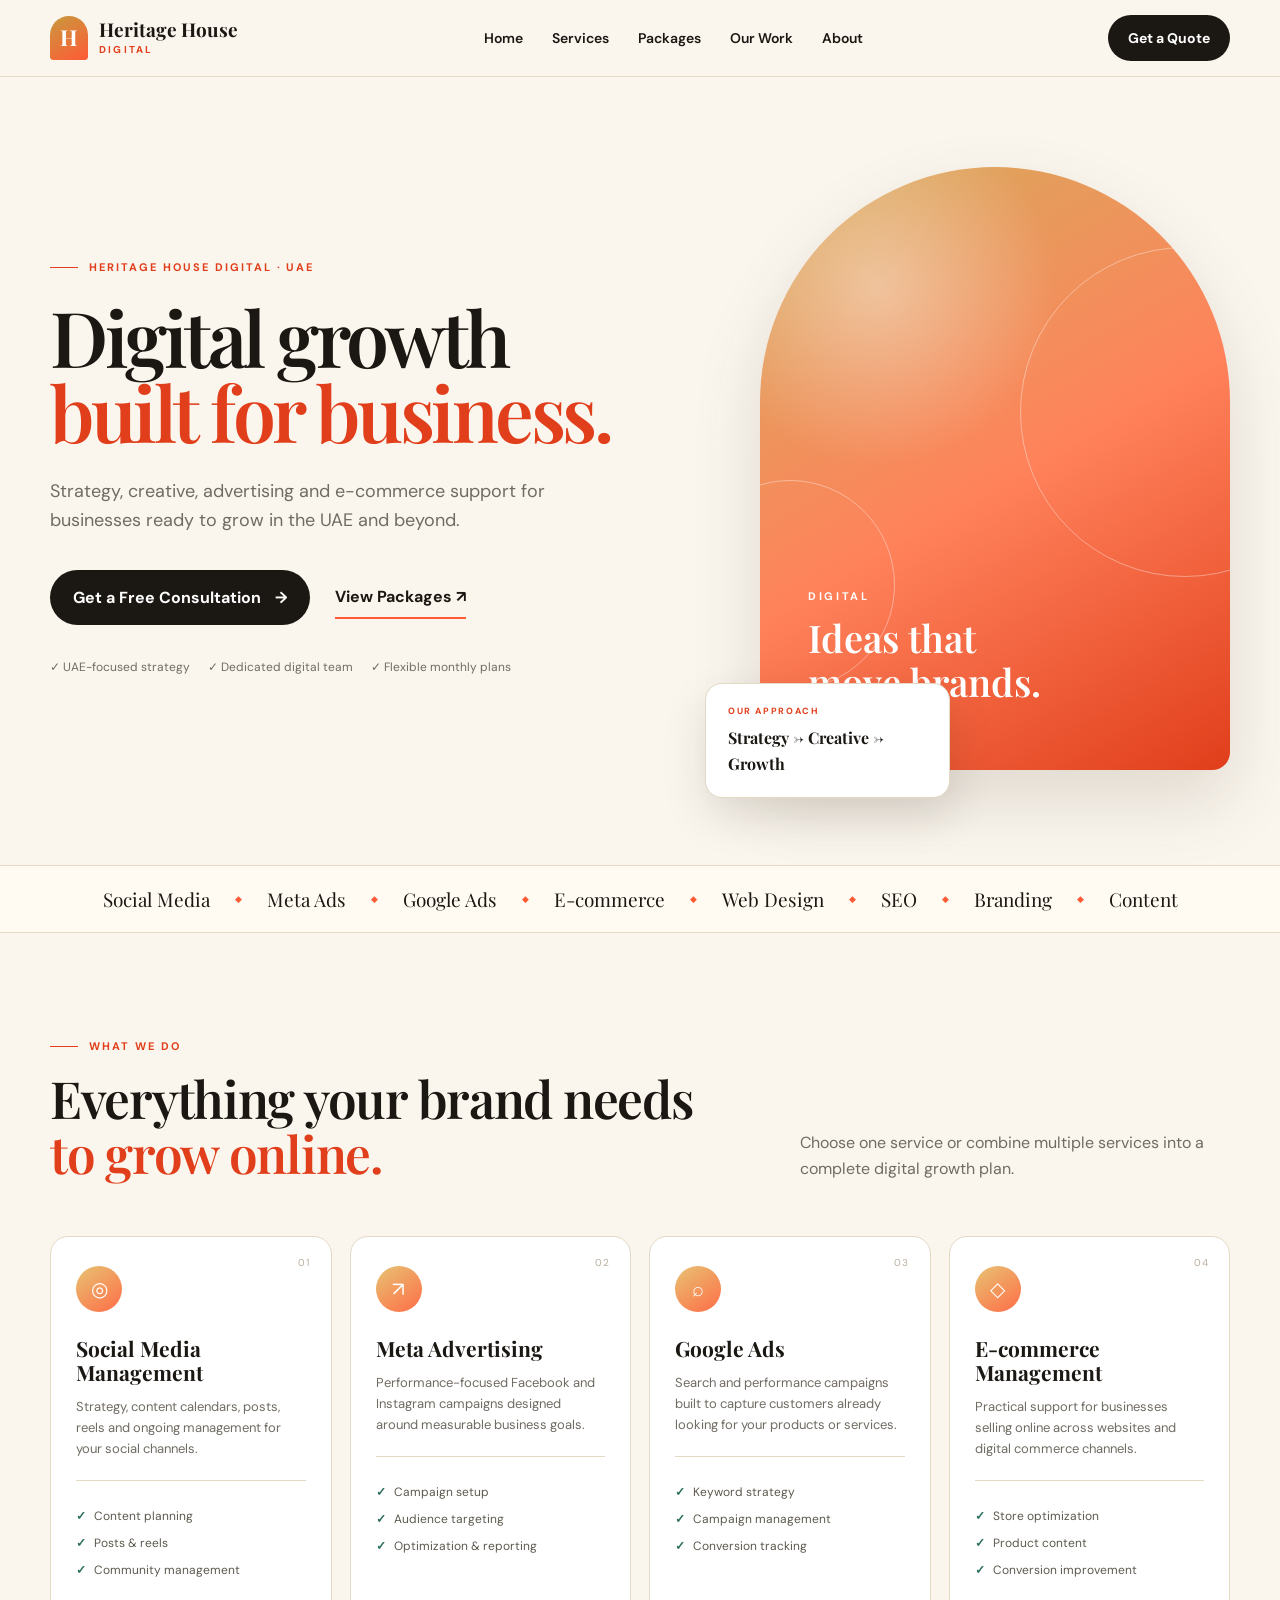
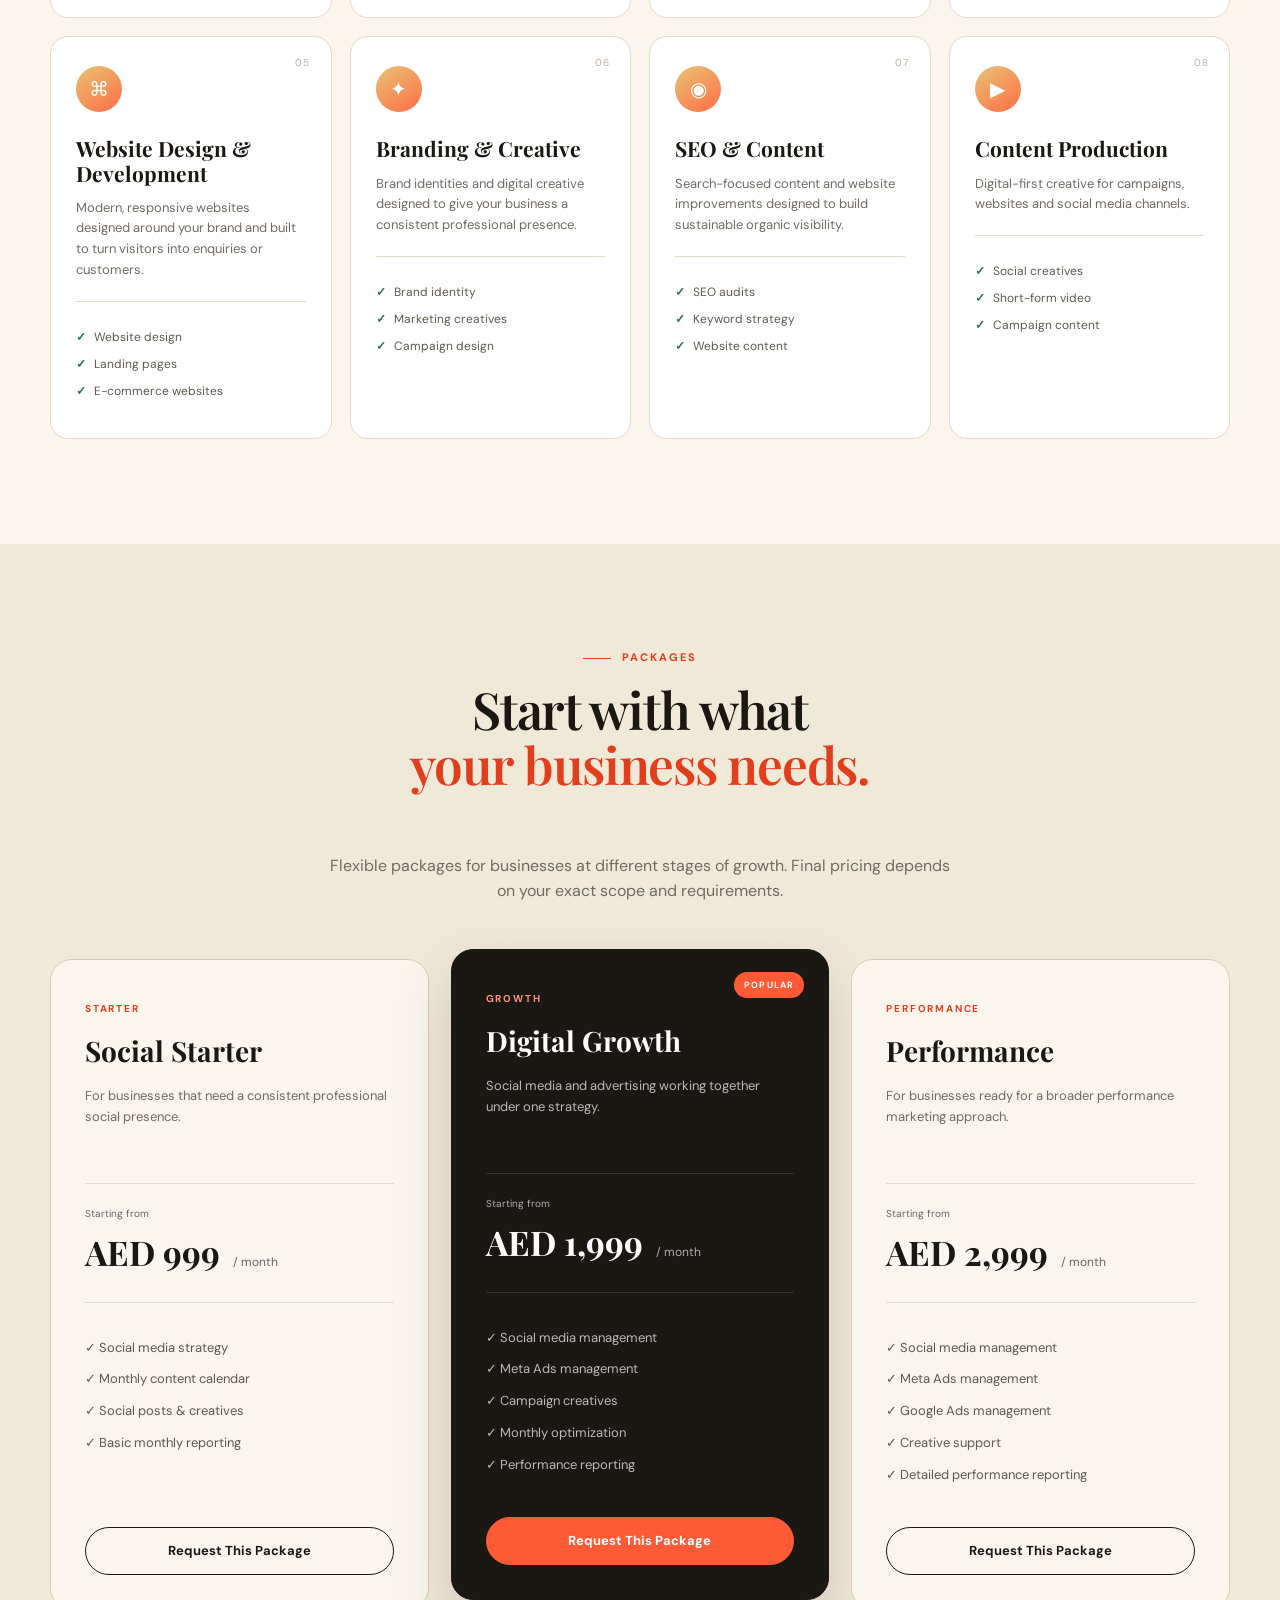
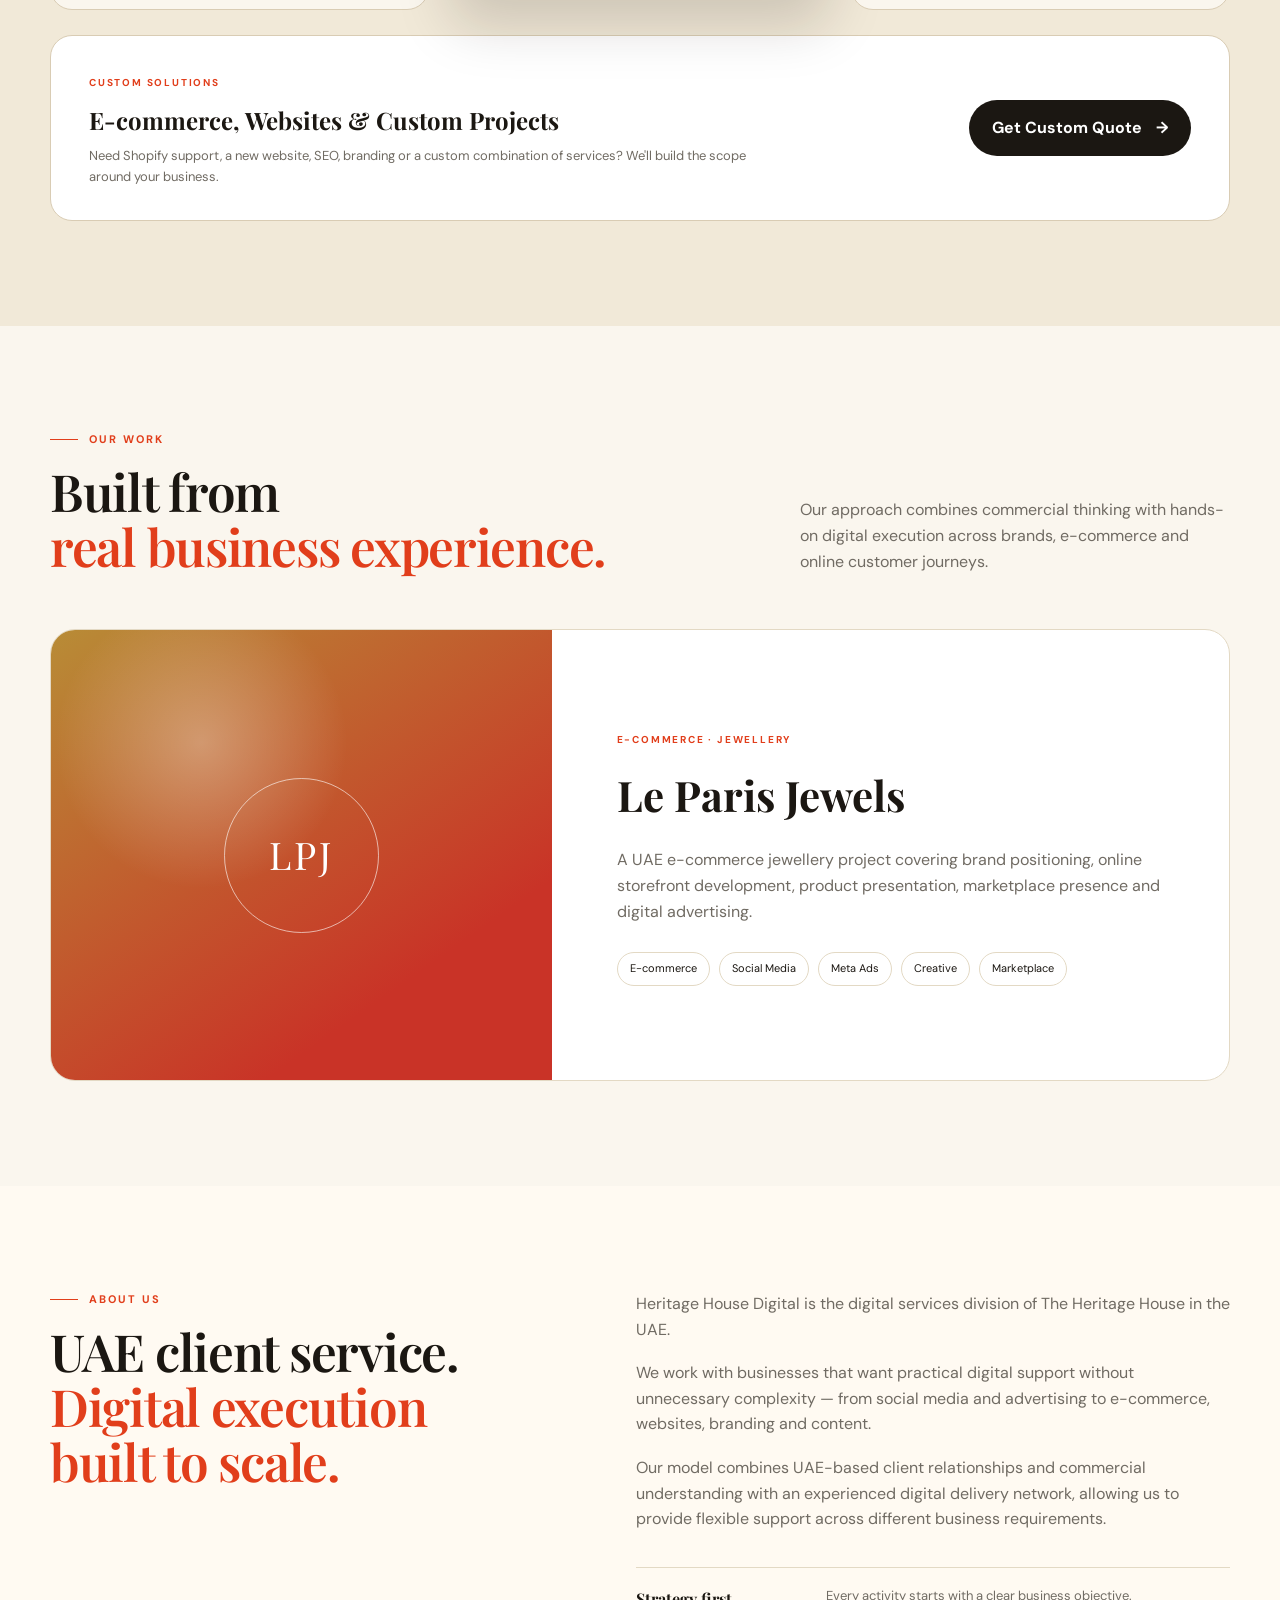
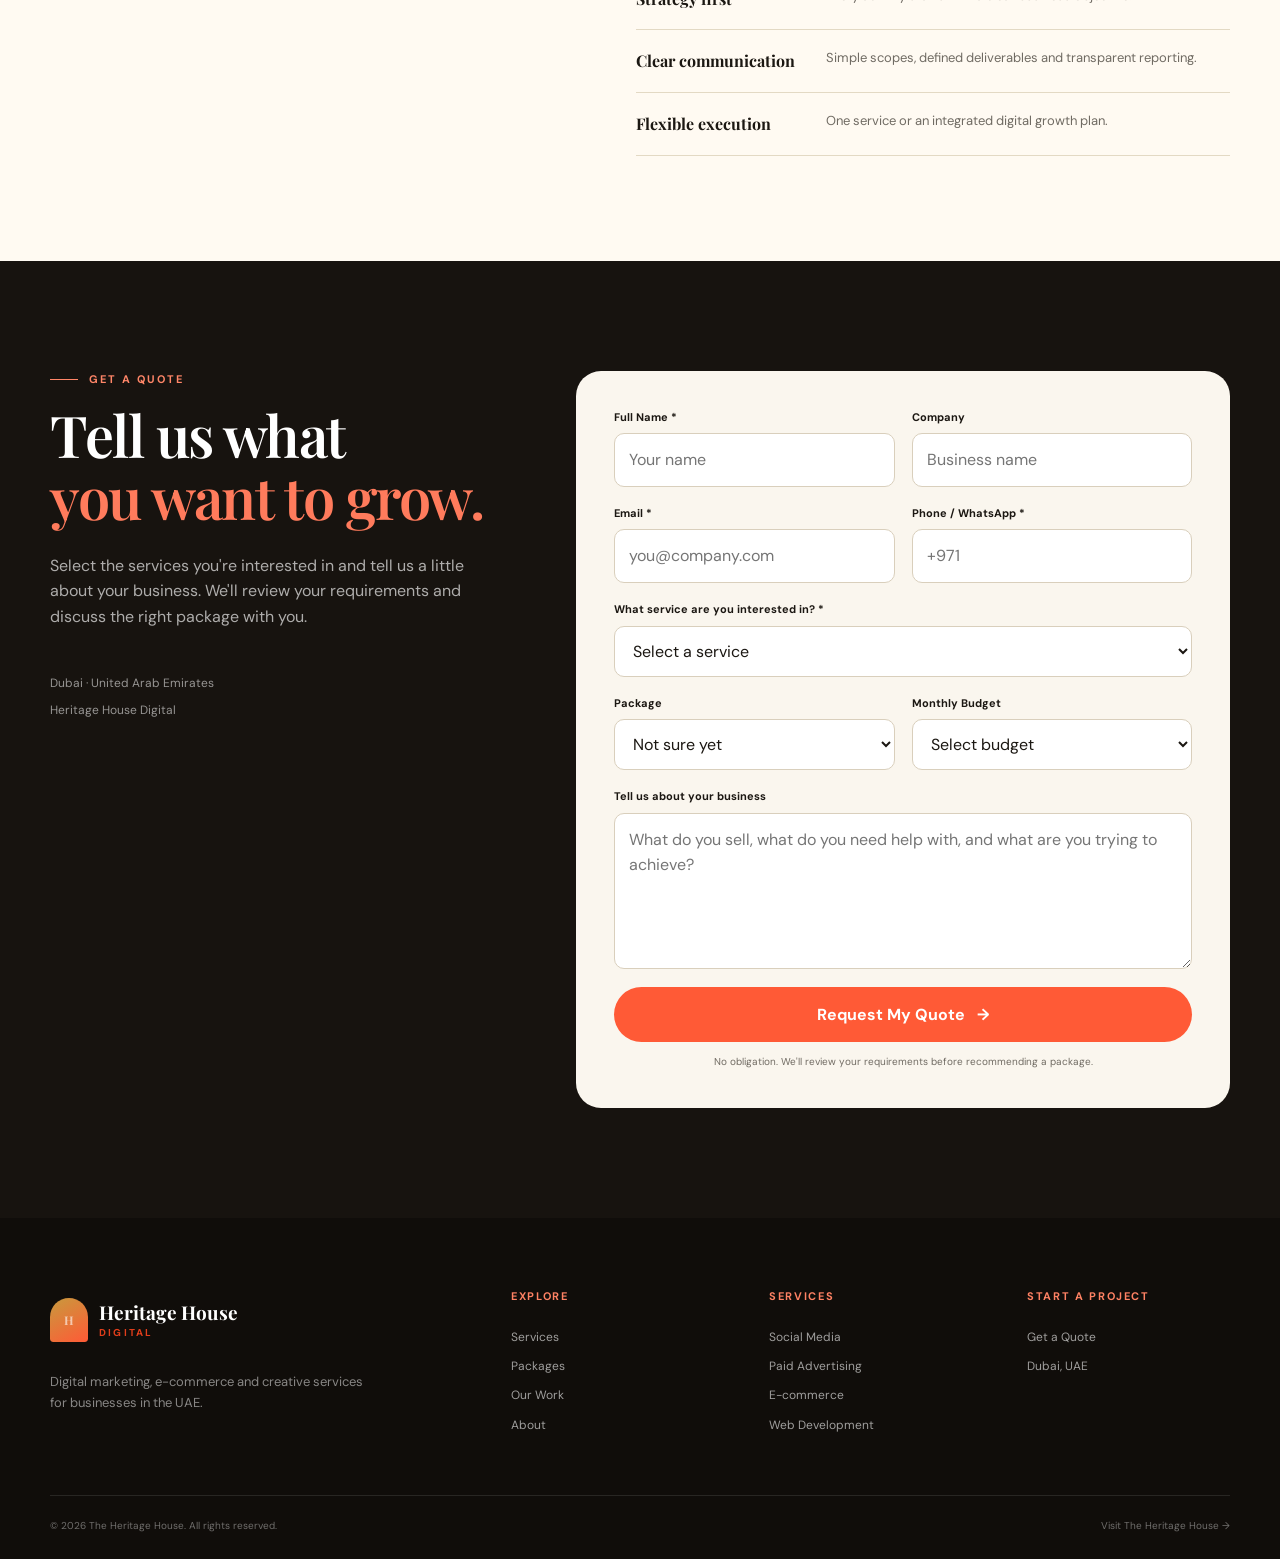
==== marketing.html @ 843ad7cb "Add Heritage House Digital marketing page" ====
<!DOCTYPE html>
<html lang="en">

<head>
  <meta charset="UTF-8">
  <meta name="viewport" content="width=device-width, initial-scale=1.0">

  <title>Heritage House Digital | Digital Marketing UAE</title>

  <meta
    name="description"
    content="Heritage House Digital helps UAE businesses grow through social media, paid advertising, e-commerce, web development, SEO, branding and content."
  >

  <link rel="preconnect" href="https://fonts.googleapis.com">
  <link rel="preconnect" href="https://fonts.gstatic.com" crossorigin>

  <link
    href="https://fonts.googleapis.com/css2?family=DM+Sans:wght@400;500;600;700&family=Playfair+Display:wght@500;600;700&display=swap"
    rel="stylesheet"
  >

  <link rel="stylesheet" href="marketing.css">
</head>


<body>

  <!-- =====================================================
       HEADER
       ===================================================== -->

  <header class="marketing-header">

    <div class="marketing-container nav-container">

      <a href="index.html" class="marketing-logo">

        <span class="logo-mark">H</span>

        <span class="logo-text">
          <strong>Heritage House</strong>
          <small>Digital</small>
        </span>

      </a>


      <button
        class="mobile-menu-btn"
        id="mobileMenuBtn"
        type="button"
        aria-label="Open menu"
      >
        ☰
      </button>


      <nav class="marketing-nav" id="marketingNav">
        <a href="#home">Home</a>
        <a href="#services">Services</a>
        <a href="#packages">Packages</a>
        <a href="#work">Our Work</a>
        <a href="#about">About</a>
      </nav>


      <a href="#quote" class="nav-cta">
        Get a Quote
      </a>

    </div>

  </header>



  <main>


    <!-- =====================================================
         HERO
         ===================================================== -->

    <section class="marketing-hero" id="home">

      <div class="marketing-container hero-grid">


        <div class="hero-content">

          <div class="eyebrow">
            HERITAGE HOUSE DIGITAL · UAE
          </div>


          <h1>
            Digital growth
            <span>built for business.</span>
          </h1>


          <p class="hero-description">
            Strategy, creative, advertising and e-commerce support for
            businesses ready to grow in the UAE and beyond.
          </p>


          <div class="hero-buttons">

            <a href="#quote" class="primary-btn">
              Get a Free Consultation
              <span>→</span>
            </a>

            <a href="#packages" class="text-btn">
              View Packages
              <span>↗</span>
            </a>

          </div>


          <div class="hero-points">

            <span>✓ UAE-focused strategy</span>

            <span>✓ Dedicated digital team</span>

            <span>✓ Flexible monthly plans</span>

          </div>

        </div>



        <div class="hero-visual">

          <div class="hero-arch">

            <div class="hero-shape shape-one"></div>

            <div class="hero-shape shape-two"></div>


            <div class="hero-visual-content">

              <span>DIGITAL</span>

              <strong>
                Ideas that<br>
                move brands.
              </strong>

            </div>

          </div>


          <div class="hero-floating-card">

            <small>OUR APPROACH</small>

            <strong>
              Strategy → Creative → Growth
            </strong>

          </div>

        </div>


      </div>

    </section>



    <!-- =====================================================
         SERVICE STRIP
         ===================================================== -->

    <section class="service-strip">

      <div class="service-track">

        <span>Social Media</span>
        <i>◆</i>

        <span>Meta Ads</span>
        <i>◆</i>

        <span>Google Ads</span>
        <i>◆</i>

        <span>E-commerce</span>
        <i>◆</i>

        <span>Web Design</span>
        <i>◆</i>

        <span>SEO</span>
        <i>◆</i>

        <span>Branding</span>
        <i>◆</i>

        <span>Content</span>

      </div>

    </section>



    <!-- =====================================================
         SERVICES
         ===================================================== -->

    <section class="marketing-section" id="services">

      <div class="marketing-container">


        <div class="section-heading">

          <div>

            <div class="eyebrow">
              WHAT WE DO
            </div>

            <h2>
              Everything your brand needs
              <span>to grow online.</span>
            </h2>

          </div>


          <p>
            Choose one service or combine multiple services into a complete
            digital growth plan.
          </p>

        </div>



        <div class="services-grid">


          <!-- SERVICE 01 -->

          <article class="service-card">

            <div class="service-number">
              01
            </div>

            <div class="service-icon">
              ◎
            </div>

            <h3>
              Social Media Management
            </h3>

            <p>
              Strategy, content calendars, posts, reels and ongoing management
              for your social channels.
            </p>

            <ul>
              <li>Content planning</li>
              <li>Posts & reels</li>
              <li>Community management</li>
            </ul>

          </article>



          <!-- SERVICE 02 -->

          <article class="service-card">

            <div class="service-number">
              02
            </div>

            <div class="service-icon">
              ↗
            </div>

            <h3>
              Meta Advertising
            </h3>

            <p>
              Performance-focused Facebook and Instagram campaigns designed
              around measurable business goals.
            </p>

            <ul>
              <li>Campaign setup</li>
              <li>Audience targeting</li>
              <li>Optimization & reporting</li>
            </ul>

          </article>



          <!-- SERVICE 03 -->

          <article class="service-card">

            <div class="service-number">
              03
            </div>

            <div class="service-icon">
              ⌕
            </div>

            <h3>
              Google Ads
            </h3>

            <p>
              Search and performance campaigns built to capture customers
              already looking for your products or services.
            </p>

            <ul>
              <li>Keyword strategy</li>
              <li>Campaign management</li>
              <li>Conversion tracking</li>
            </ul>

          </article>



          <!-- SERVICE 04 -->

          <article class="service-card">

            <div class="service-number">
              04
            </div>

            <div class="service-icon">
              ◇
            </div>

            <h3>
              E-commerce Management
            </h3>

            <p>
              Practical support for businesses selling online across websites
              and digital commerce channels.
            </p>

            <ul>
              <li>Store optimization</li>
              <li>Product content</li>
              <li>Conversion improvement</li>
            </ul>

          </article>



          <!-- SERVICE 05 -->

          <article class="service-card">

            <div class="service-number">
              05
            </div>

            <div class="service-icon">
              ⌘
            </div>

            <h3>
              Website Design & Development
            </h3>

            <p>
              Modern, responsive websites designed around your brand and built
              to turn visitors into enquiries or customers.
            </p>

            <ul>
              <li>Website design</li>
              <li>Landing pages</li>
              <li>E-commerce websites</li>
            </ul>

          </article>



          <!-- SERVICE 06 -->

          <article class="service-card">

            <div class="service-number">
              06
            </div>

            <div class="service-icon">
              ✦
            </div>

            <h3>
              Branding & Creative
            </h3>

            <p>
              Brand identities and digital creative designed to give your
              business a consistent professional presence.
            </p>

            <ul>
              <li>Brand identity</li>
              <li>Marketing creatives</li>
              <li>Campaign design</li>
            </ul>

          </article>



          <!-- SERVICE 07 -->

          <article class="service-card">

            <div class="service-number">
              07
            </div>

            <div class="service-icon">
              ◉
            </div>

            <h3>
              SEO & Content
            </h3>

            <p>
              Search-focused content and website improvements designed to build
              sustainable organic visibility.
            </p>

            <ul>
              <li>SEO audits</li>
              <li>Keyword strategy</li>
              <li>Website content</li>
            </ul>

          </article>



          <!-- SERVICE 08 -->

          <article class="service-card">

            <div class="service-number">
              08
            </div>

            <div class="service-icon">
              ▶
            </div>

            <h3>
              Content Production
            </h3>

            <p>
              Digital-first creative for campaigns, websites and social media
              channels.
            </p>

            <ul>
              <li>Social creatives</li>
              <li>Short-form video</li>
              <li>Campaign content</li>
            </ul>

          </article>


        </div>

      </div>

    </section>



    <!-- =====================================================
         PACKAGES
         ===================================================== -->

    <section
      class="marketing-section packages-section"
      id="packages"
    >

      <div class="marketing-container">


        <div class="section-heading centered-heading">

          <div>

            <div class="eyebrow centered-eyebrow">
              PACKAGES
            </div>

            <h2>
              Start with what
              <span>your business needs.</span>
            </h2>

          </div>


          <p>
            Flexible packages for businesses at different stages of growth.
            Final pricing depends on your exact scope and requirements.
          </p>

        </div>



        <div class="packages-grid">


          <!-- STARTER PACKAGE -->

          <article class="package-card">

            <div class="package-top">

              <span class="package-label">
                STARTER
              </span>

              <h3>
                Social Starter
              </h3>

              <p>
                For businesses that need a consistent professional social
                presence.
              </p>

            </div>


            <div class="package-price">

              <small>
                Starting from
              </small>

              <strong>
                AED 999
              </strong>

              <span>
                / month
              </span>

            </div>


            <ul class="package-list">

              <li>✓ Social media strategy</li>

              <li>✓ Monthly content calendar</li>

              <li>✓ Social posts & creatives</li>

              <li>✓ Basic monthly reporting</li>

            </ul>


            <a
              href="#quote"
              class="package-btn"
              data-package="Social Starter"
            >
              Request This Package
            </a>

          </article>



          <!-- GROWTH PACKAGE -->

          <article class="package-card featured-package">

            <div class="popular-badge">
              POPULAR
            </div>


            <div class="package-top">

              <span class="package-label">
                GROWTH
              </span>

              <h3>
                Digital Growth
              </h3>

              <p>
                Social media and advertising working together under one
                strategy.
              </p>

            </div>


            <div class="package-price">

              <small>
                Starting from
              </small>

              <strong>
                AED 1,999
              </strong>

              <span>
                / month
              </span>

            </div>


            <ul class="package-list">

              <li>✓ Social media management</li>

              <li>✓ Meta Ads management</li>

              <li>✓ Campaign creatives</li>

              <li>✓ Monthly optimization</li>

              <li>✓ Performance reporting</li>

            </ul>


            <a
              href="#quote"
              class="package-btn primary-package-btn"
              data-package="Digital Growth"
            >
              Request This Package
            </a>

          </article>



          <!-- PERFORMANCE PACKAGE -->

          <article class="package-card">

            <div class="package-top">

              <span class="package-label">
                PERFORMANCE
              </span>

              <h3>
                Performance
              </h3>

              <p>
                For businesses ready for a broader performance marketing
                approach.
              </p>

            </div>


            <div class="package-price">

              <small>
                Starting from
              </small>

              <strong>
                AED 2,999
              </strong>

              <span>
                / month
              </span>

            </div>


            <ul class="package-list">

              <li>✓ Social media management</li>

              <li>✓ Meta Ads management</li>

              <li>✓ Google Ads management</li>

              <li>✓ Creative support</li>

              <li>✓ Detailed performance reporting</li>

            </ul>


            <a
              href="#quote"
              class="package-btn"
              data-package="Performance"
            >
              Request This Package
            </a>

          </article>


        </div>



        <!-- CUSTOM PACKAGE -->

        <div class="custom-package">

          <div>

            <span class="package-label">
              CUSTOM SOLUTIONS
            </span>

            <h3>
              E-commerce, Websites & Custom Projects
            </h3>

            <p>
              Need Shopify support, a new website, SEO, branding or a custom
              combination of services? We'll build the scope around your
              business.
            </p>

          </div>


          <a
            href="#quote"
            class="primary-btn"
            data-package="Custom Project"
          >
            Get Custom Quote
            <span>→</span>
          </a>

        </div>


      </div>

    </section>



    <!-- =====================================================
         OUR WORK
         ===================================================== -->

    <section class="marketing-section" id="work">

      <div class="marketing-container">


        <div class="section-heading">

          <div>

            <div class="eyebrow">
              OUR WORK
            </div>

            <h2>
              Built from
              <span>real business experience.</span>
            </h2>

          </div>


          <p>
            Our approach combines commercial thinking with hands-on digital
            execution across brands, e-commerce and online customer journeys.
          </p>

        </div>



        <div class="work-feature">


          <div class="work-visual">

            <div class="work-brand-mark">
              LPJ
            </div>

          </div>



          <div class="work-content">

            <span class="work-category">
              E-COMMERCE · JEWELLERY
            </span>


            <h3>
              Le Paris Jewels
            </h3>


            <p>
              A UAE e-commerce jewellery project covering brand positioning,
              online storefront development, product presentation, marketplace
              presence and digital advertising.
            </p>


            <div class="work-tags">

              <span>E-commerce</span>

              <span>Social Media</span>

              <span>Meta Ads</span>

              <span>Creative</span>

              <span>Marketplace</span>

            </div>

          </div>


        </div>


      </div>

    </section>



    <!-- =====================================================
         ABOUT
         ===================================================== -->

    <section
      class="marketing-section about-section"
      id="about"
    >

      <div class="marketing-container about-grid">


        <div>

          <div class="eyebrow">
            ABOUT US
          </div>


          <h2>
            UAE client service.
            <span>Digital execution built to scale.</span>
          </h2>

        </div>



        <div class="about-copy">


          <p>
            Heritage House Digital is the digital services division of
            The Heritage House in the UAE.
          </p>


          <p>
            We work with businesses that want practical digital support without
            unnecessary complexity — from social media and advertising to
            e-commerce, websites, branding and content.
          </p>


          <p>
            Our model combines UAE-based client relationships and commercial
            understanding with an experienced digital delivery network,
            allowing us to provide flexible support across different business
            requirements.
          </p>



          <div class="about-values">


            <div>

              <strong>
                Strategy first
              </strong>

              <span>
                Every activity starts with a clear business objective.
              </span>

            </div>



            <div>

              <strong>
                Clear communication
              </strong>

              <span>
                Simple scopes, defined deliverables and transparent reporting.
              </span>

            </div>



            <div>

              <strong>
                Flexible execution
              </strong>

              <span>
                One service or an integrated digital growth plan.
              </span>

            </div>


          </div>


        </div>


      </div>

    </section>



    <!-- =====================================================
         GET A QUOTE
         ===================================================== -->

    <section class="quote-section" id="quote">

      <div class="marketing-container quote-grid">


        <div class="quote-intro">


          <div class="eyebrow light-eyebrow">
            GET A QUOTE
          </div>


          <h2>
            Tell us what
            <span>you want to grow.</span>
          </h2>


          <p>
            Select the services you're interested in and tell us a little about
            your business. We'll review your requirements and discuss the right
            package with you.
          </p>


          <div class="quote-contact">

            <span>
              Dubai · United Arab Emirates
            </span>

            <span>
              Heritage House Digital
            </span>

          </div>


        </div>



        <div class="quote-form-wrap">


          <!-- WEB3FORMS QUOTE FORM -->

          <form
            id="quoteForm"
            action="https://api.web3forms.com/submit"
            method="POST"
          >


            <!-- WEB3FORMS SETTINGS -->

            <input
              type="hidden"
              name="access_key"
              value="0cc78566-7288-4889-b314-7e9148ebc4ad"
            >


            <input
              type="hidden"
              name="subject"
              value="New Heritage House Digital Enquiry"
            >


            <input
              type="hidden"
              name="from_name"
              value="Heritage House Digital Website"
            >


            <!-- SPAM PROTECTION -->

            <input
              type="checkbox"
              name="botcheck"
              class="hidden"
              style="display:none;"
              tabindex="-1"
              autocomplete="off"
            >



            <!-- NAME + COMPANY -->

            <div class="form-row">


              <div class="form-group">

                <label for="fullName">
                  Full Name *
                </label>

                <input
                  type="text"
                  id="fullName"
                  name="Full Name"
                  placeholder="Your name"
                  autocomplete="name"
                  required
                >

              </div>



              <div class="form-group">

                <label for="company">
                  Company
                </label>

                <input
                  type="text"
                  id="company"
                  name="Company"
                  placeholder="Business name"
                  autocomplete="organization"
                >

              </div>


            </div>



            <!-- EMAIL + PHONE -->

            <div class="form-row">


              <div class="form-group">

                <label for="email">
                  Email *
                </label>

                <input
                  type="email"
                  id="email"
                  name="email"
                  placeholder="you@company.com"
                  autocomplete="email"
                  required
                >

              </div>



              <div class="form-group">

                <label for="phone">
                  Phone / WhatsApp *
                </label>

                <input
                  type="tel"
                  id="phone"
                  name="Phone / WhatsApp"
                  placeholder="+971"
                  autocomplete="tel"
                  required
                >

              </div>


            </div>



            <!-- SERVICE -->

            <div class="form-group">


              <label for="service">
                What service are you interested in? *
              </label>


              <select
                id="service"
                name="Service"
                required
              >

                <option value="">
                  Select a service
                </option>

                <option value="Social Media Management">
                  Social Media Management
                </option>

                <option value="Meta Advertising">
                  Meta Advertising
                </option>

                <option value="Google Ads">
                  Google Ads
                </option>

                <option value="E-commerce Management">
                  E-commerce Management
                </option>

                <option value="Website Design & Development">
                  Website Design & Development
                </option>

                <option value="Branding & Creative">
                  Branding & Creative
                </option>

                <option value="SEO & Content">
                  SEO & Content
                </option>

                <option value="Content Production">
                  Content Production
                </option>

                <option value="Multiple Services">
                  Multiple Services
                </option>

              </select>


            </div>



            <!-- PACKAGE + BUDGET -->

            <div class="form-row">


              <div class="form-group">


                <label for="package">
                  Package
                </label>


                <select
                  id="package"
                  name="Package"
                >

                  <option value="">
                    Not sure yet
                  </option>

                  <option value="Social Starter">
                    Social Starter
                  </option>

                  <option value="Digital Growth">
                    Digital Growth
                  </option>

                  <option value="Performance">
                    Performance
                  </option>

                  <option value="Custom Project">
                    Custom Project
                  </option>

                </select>


              </div>



              <div class="form-group">


                <label for="budget">
                  Monthly Budget
                </label>


                <select
                  id="budget"
                  name="Monthly Budget"
                >

                  <option value="">
                    Select budget
                  </option>

                  <option value="Under AED 1,000">
                    Under AED 1,000
                  </option>

                  <option value="AED 1,000 – 2,000">
                    AED 1,000 – 2,000
                  </option>

                  <option value="AED 2,000 – 5,000">
                    AED 2,000 – 5,000
                  </option>

                  <option value="AED 5,000 – 10,000">
                    AED 5,000 – 10,000
                  </option>

                  <option value="AED 10,000+">
                    AED 10,000+
                  </option>

                </select>


              </div>


            </div>



            <!-- MESSAGE -->

            <div class="form-group">


              <label for="message">
                Tell us about your business
              </label>


              <textarea
                id="message"
                name="Business Requirements"
                rows="5"
                placeholder="What do you sell, what do you need help with, and what are you trying to achieve?"
              ></textarea>


            </div>



            <!-- SUBMIT -->

            <button
              type="submit"
              class="quote-submit"
            >

              Request My Quote

              <span>
                →
              </span>

            </button>



            <p class="form-note">

              No obligation. We'll review your requirements before recommending
              a package.

            </p>


          </form>


        </div>


      </div>

    </section>


  </main>



  <!-- =====================================================
       FOOTER
       ===================================================== -->

  <footer class="marketing-footer">


    <div class="marketing-container footer-grid">


      <div>


        <a
          href="index.html"
          class="marketing-logo footer-logo"
        >


          <span class="logo-mark">
            H
          </span>


          <span class="logo-text">

            <strong>
              Heritage House
            </strong>

            <small>
              Digital
            </small>

          </span>


        </a>



        <p>
          Digital marketing, e-commerce and creative services for businesses
          in the UAE.
        </p>


      </div>



      <div>


        <h4>
          Explore
        </h4>


        <a href="#services">
          Services
        </a>


        <a href="#packages">
          Packages
        </a>


        <a href="#work">
          Our Work
        </a>


        <a href="#about">
          About
        </a>


      </div>



      <div>


        <h4>
          Services
        </h4>


        <a href="#services">
          Social Media
        </a>


        <a href="#services">
          Paid Advertising
        </a>


        <a href="#services">
          E-commerce
        </a>


        <a href="#services">
          Web Development
        </a>


      </div>



      <div>


        <h4>
          Start a Project
        </h4>


        <a href="#quote">
          Get a Quote
        </a>


        <span>
          Dubai, UAE
        </span>


      </div>


    </div>



    <div class="marketing-container footer-bottom">


      <p>
        © 2026 The Heritage House. All rights reserved.
      </p>


      <a href="index.html">
        Visit The Heritage House →
      </a>


    </div>


  </footer>



  <!-- =====================================================
       JAVASCRIPT
       ===================================================== -->

  <script src="marketing.js"></script>


</body>

</html>
---- marketing.css ----
/* =========================================================
   HERITAGE HOUSE DIGITAL
   Marketing Mini-Site
   ========================================================= */

@import url("https://fonts.googleapis.com/css2?family=DM+Sans:wght@400;500;600;700&family=Playfair+Display:wght@500;600;700&display=swap");

:root {
  --ink: #1b1712;
  --paper: #faf6ee;
  --paper-dark: #f1e9d8;
  --white: #ffffff;
  --coral: #ff5a36;
  --coral-dark: #e13e1b;
  --gold: #c89a3d;
  --green: #2b6e5e;
  --line: #e3d9c4;
  --muted: #706b63;
  --dark: #17130f;
}

* {
  box-sizing: border-box;
  margin: 0;
  padding: 0;
}

html {
  scroll-behavior: smooth;
}

body {
  background: var(--paper);
  color: var(--ink);
  font-family: "DM Sans", sans-serif;
  line-height: 1.6;
  overflow-x: hidden;
}

a {
  color: inherit;
  text-decoration: none;
}

button,
input,
select,
textarea {
  font: inherit;
}

.marketing-container {
  width: min(1180px, calc(100% - 48px));
  margin: 0 auto;
}


/* HEADER */

.marketing-header {
  position: sticky;
  top: 0;
  z-index: 1000;
  background: rgba(250, 246, 238, 0.94);
  backdrop-filter: blur(14px);
  border-bottom: 1px solid var(--line);
}

.nav-container {
  min-height: 76px;
  display: flex;
  align-items: center;
  justify-content: space-between;
  gap: 30px;
}

.marketing-logo {
  display: inline-flex;
  align-items: center;
  gap: 11px;
}

.logo-mark {
  width: 38px;
  height: 44px;
  border-radius: 22px 22px 4px 4px;
  display: grid;
  place-items: center;
  background: linear-gradient(150deg, var(--gold), var(--coral));
  color: white;
  font-family: "Playfair Display", serif;
  font-size: 22px;
  font-weight: 700;
}

.logo-text {
  display: flex;
  flex-direction: column;
  line-height: 1.05;
}

.logo-text strong {
  font-family: "Playfair Display", serif;
  font-size: 19px;
}

.logo-text small {
  margin-top: 5px;
  font-size: 10px;
  text-transform: uppercase;
  letter-spacing: 0.22em;
  color: var(--coral-dark);
  font-weight: 700;
}

.marketing-nav {
  display: flex;
  align-items: center;
  gap: 29px;
}

.marketing-nav a {
  position: relative;
  font-size: 14px;
  font-weight: 600;
}

.marketing-nav a::after {
  content: "";
  position: absolute;
  left: 0;
  bottom: -8px;
  width: 0;
  height: 2px;
  background: var(--coral);
  transition: width 0.25s ease;
}

.marketing-nav a:hover::after {
  width: 100%;
}

.nav-cta {
  background: var(--ink);
  color: white;
  padding: 12px 20px;
  border-radius: 50px;
  font-size: 14px;
  font-weight: 700;
  transition: 0.25s ease;
}

.nav-cta:hover {
  background: var(--coral);
  transform: translateY(-1px);
}

.mobile-menu-btn {
  display: none;
  border: 0;
  background: transparent;
  font-size: 25px;
  cursor: pointer;
}


/* HERO */

.marketing-hero {
  padding: 90px 0 95px;
}

.hero-grid {
  display: grid;
  grid-template-columns: 1.08fr 0.92fr;
  align-items: center;
  gap: 90px;
}

.eyebrow {
  display: flex;
  align-items: center;
  gap: 11px;
  color: var(--coral-dark);
  font-size: 11px;
  font-weight: 700;
  letter-spacing: 0.18em;
}

.eyebrow::before {
  content: "";
  width: 28px;
  height: 1px;
  background: currentColor;
}

.hero-content h1 {
  margin-top: 22px;
  max-width: 680px;
  font-family: "Playfair Display", serif;
  font-size: clamp(56px, 6vw, 86px);
  line-height: 0.98;
  letter-spacing: -0.045em;
  font-weight: 600;
}

.hero-content h1 span,
.section-heading h2 span,
.about-grid h2 span,
.quote-intro h2 span {
  display: block;
  color: var(--coral-dark);
}

.hero-description {
  margin-top: 28px;
  max-width: 580px;
  font-size: 18px;
  color: var(--muted);
}

.hero-buttons {
  display: flex;
  align-items: center;
  flex-wrap: wrap;
  gap: 25px;
  margin-top: 35px;
}

.primary-btn {
  display: inline-flex;
  align-items: center;
  justify-content: center;
  gap: 14px;
  background: var(--ink);
  color: white;
  padding: 15px 23px;
  border-radius: 50px;
  font-weight: 700;
  transition: 0.25s ease;
}

.primary-btn:hover {
  background: var(--coral);
  transform: translateY(-2px);
}

.text-btn {
  font-weight: 700;
  border-bottom: 2px solid var(--coral);
  padding: 8px 0;
}

.hero-points {
  display: flex;
  flex-wrap: wrap;
  gap: 18px;
  margin-top: 33px;
  font-size: 12px;
  color: var(--muted);
}

.hero-visual {
  position: relative;
  max-width: 470px;
  justify-self: end;
  width: 100%;
}

.hero-arch {
  position: relative;
  width: 100%;
  aspect-ratio: 0.78;
  overflow: hidden;
  border-radius: 240px 240px 18px 18px;
  background:
    radial-gradient(circle at 25% 20%, rgba(255,255,255,0.4), transparent 30%),
    linear-gradient(150deg, #d4ad5c 0%, #ff825b 52%, #e13e1b 100%);
  box-shadow: 0 30px 70px rgba(70, 45, 20, 0.14);
}

.hero-shape {
  position: absolute;
  border: 1px solid rgba(255,255,255,0.38);
  border-radius: 50%;
}

.shape-one {
  width: 330px;
  height: 330px;
  right: -120px;
  top: 80px;
}

.shape-two {
  width: 210px;
  height: 210px;
  left: -75px;
  bottom: 80px;
}

.hero-visual-content {
  position: absolute;
  left: 48px;
  bottom: 65px;
  color: white;
}

.hero-visual-content span {
  display: block;
  margin-bottom: 12px;
  font-size: 11px;
  font-weight: 700;
  letter-spacing: 0.24em;
}

.hero-visual-content strong {
  font-family: "Playfair Display", serif;
  font-size: 38px;
  line-height: 1.08;
  font-weight: 600;
}

.hero-floating-card {
  position: absolute;
  left: -55px;
  bottom: -28px;
  width: 245px;
  padding: 20px 22px;
  border: 1px solid var(--line);
  border-radius: 17px;
  background: white;
  box-shadow: 0 18px 45px rgba(30, 20, 10, 0.12);
}

.hero-floating-card small {
  display: block;
  color: var(--coral-dark);
  font-size: 9px;
  font-weight: 700;
  letter-spacing: 0.18em;
}

.hero-floating-card strong {
  display: block;
  margin-top: 7px;
  font-family: "Playfair Display", serif;
  font-size: 16px;
}


/* MOVING SERVICES */

.service-strip {
  overflow: hidden;
  border-top: 1px solid var(--line);
  border-bottom: 1px solid var(--line);
  background: #fffaf2;
}

.service-track {
  min-width: max-content;
  padding: 18px 4%;
  display: flex;
  align-items: center;
  justify-content: center;
  gap: 25px;
}

.service-track span {
  font-family: "Playfair Display", serif;
  font-size: 19px;
}

.service-track i {
  color: var(--coral);
  font-size: 9px;
  font-style: normal;
}


/* GENERAL SECTIONS */

.marketing-section {
  padding: 105px 0;
}

.section-heading {
  display: grid;
  grid-template-columns: 1.2fr 0.8fr;
  align-items: end;
  gap: 60px;
  margin-bottom: 55px;
}

.section-heading h2,
.about-grid h2,
.quote-intro h2 {
  margin-top: 15px;
  font-family: "Playfair Display", serif;
  font-size: clamp(38px, 4vw, 54px);
  line-height: 1.08;
  letter-spacing: -0.025em;
  font-weight: 600;
}

.section-heading > p {
  max-width: 430px;
  justify-self: end;
  color: var(--muted);
}


/* SERVICES */

.services-grid {
  display: grid;
  grid-template-columns: repeat(4, 1fr);
  gap: 18px;
}

.service-card {
  position: relative;
  min-height: 350px;
  padding: 29px 25px;
  border: 1px solid var(--line);
  border-radius: 18px;
  background: white;
  transition: 0.28s ease;
}

.service-card:hover {
  transform: translateY(-6px);
  box-shadow: 0 18px 45px rgba(50, 35, 15, 0.08);
  border-color: #d6c6aa;
}

.service-number {
  position: absolute;
  right: 20px;
  top: 18px;
  color: #b8ae9d;
  font-size: 10px;
  letter-spacing: 0.12em;
}

.service-icon {
  width: 46px;
  height: 46px;
  display: grid;
  place-items: center;
  border-radius: 50%;
  margin-bottom: 24px;
  background: linear-gradient(145deg, #e7c373, #ff6d47);
  color: white;
  font-size: 20px;
}

.service-card h3 {
  font-family: "Playfair Display", serif;
  font-size: 21px;
  line-height: 1.15;
}

.service-card > p {
  margin-top: 13px;
  color: var(--muted);
  font-size: 13px;
}

.service-card ul {
  list-style: none;
  margin-top: 20px;
  padding-top: 18px;
  border-top: 1px solid var(--line);
}

.service-card li {
  margin: 8px 0;
  color: #5d594f;
  font-size: 12px;
}

.service-card li::before {
  content: "✓";
  color: var(--green);
  font-weight: 700;
  margin-right: 8px;
}


/* PACKAGES */

.packages-section {
  background: #f1e9d8;
}

.centered-heading {
  display: flex;
  flex-direction: column;
  align-items: center;
  text-align: center;
}

.centered-heading > p {
  justify-self: auto;
  max-width: 620px;
}

.centered-eyebrow {
  justify-content: center;
}

.packages-grid {
  display: grid;
  grid-template-columns: repeat(3, 1fr);
  align-items: stretch;
  gap: 22px;
}

.package-card {
  position: relative;
  display: flex;
  flex-direction: column;
  padding: 34px;
  border: 1px solid #d9ccb4;
  border-radius: 22px;
  background: var(--paper);
}

.featured-package {
  background: var(--ink);
  color: white;
  transform: translateY(-10px);
  border-color: var(--ink);
  box-shadow: 0 25px 55px rgba(30, 20, 10, 0.17);
}

.popular-badge {
  position: absolute;
  right: 24px;
  top: 22px;
  padding: 6px 10px;
  border-radius: 30px;
  background: var(--coral);
  color: white;
  font-size: 9px;
  font-weight: 700;
  letter-spacing: 0.13em;
}

.package-label {
  color: var(--coral-dark);
  font-size: 10px;
  font-weight: 700;
  letter-spacing: 0.18em;
}

.featured-package .package-label {
  color: #ff957b;
}

.package-top h3 {
  margin-top: 10px;
  font-family: "Playfair Display", serif;
  font-size: 28px;
}

.package-top p {
  min-height: 72px;
  margin-top: 12px;
  color: var(--muted);
  font-size: 13px;
}

.featured-package .package-top p,
.featured-package .package-list {
  color: rgba(255,255,255,0.7);
}

.package-price {
  margin-top: 25px;
  padding: 22px 0;
  border-top: 1px solid rgba(150,130,100,0.25);
  border-bottom: 1px solid rgba(150,130,100,0.25);
}

.package-price small {
  display: block;
  margin-bottom: 3px;
  font-size: 10px;
  opacity: 0.65;
}

.package-price strong {
  font-family: "Playfair Display", serif;
  font-size: 34px;
}

.package-price span {
  margin-left: 5px;
  font-size: 12px;
  opacity: 0.65;
}

.package-list {
  flex: 1;
  list-style: none;
  margin: 24px 0 30px;
  color: #5f594e;
  font-size: 13px;
}

.package-list li {
  margin: 11px 0;
}

.package-btn {
  display: block;
  padding: 13px 15px;
  border: 1px solid var(--ink);
  border-radius: 50px;
  text-align: center;
  font-size: 13px;
  font-weight: 700;
  transition: 0.25s ease;
}

.package-btn:hover {
  background: var(--ink);
  color: white;
}

.primary-package-btn {
  border-color: var(--coral);
  background: var(--coral);
  color: white;
}

.primary-package-btn:hover {
  background: #ff704f;
}

.custom-package {
  margin-top: 25px;
  padding: 32px 38px;
  display: flex;
  align-items: center;
  justify-content: space-between;
  gap: 40px;
  border-radius: 22px;
  background: white;
  border: 1px solid #d9ccb4;
}

.custom-package h3 {
  margin-top: 7px;
  font-family: "Playfair Display", serif;
  font-size: 24px;
}

.custom-package p {
  max-width: 700px;
  margin-top: 7px;
  color: var(--muted);
  font-size: 13px;
}


/* WORK */

.work-feature {
  display: grid;
  grid-template-columns: 0.85fr 1.15fr;
  min-height: 450px;
  overflow: hidden;
  border: 1px solid var(--line);
  border-radius: 25px;
  background: white;
}

.work-visual {
  min-height: 450px;
  display: grid;
  place-items: center;
  background:
    radial-gradient(circle at 30% 25%, rgba(255,255,255,0.3), transparent 30%),
    linear-gradient(145deg, #b88c36, #c93327 75%);
}

.work-brand-mark {
  width: 155px;
  height: 155px;
  display: grid;
  place-items: center;
  border: 1px solid rgba(255,255,255,0.6);
  border-radius: 50%;
  color: white;
  font-family: "Playfair Display", serif;
  font-size: 38px;
  letter-spacing: 0.08em;
}

.work-content {
  padding: 70px 65px;
  align-self: center;
}

.work-category {
  color: var(--coral-dark);
  font-size: 10px;
  font-weight: 700;
  letter-spacing: 0.18em;
}

.work-content h3 {
  margin-top: 12px;
  font-family: "Playfair Display", serif;
  font-size: 42px;
}

.work-content p {
  max-width: 570px;
  margin-top: 18px;
  color: var(--muted);
}

.work-tags {
  display: flex;
  flex-wrap: wrap;
  gap: 9px;
  margin-top: 28px;
}

.work-tags span {
  padding: 7px 12px;
  border: 1px solid var(--line);
  border-radius: 50px;
  font-size: 11px;
}


/* ABOUT */

.about-section {
  background: #fffaf2;
}

.about-grid {
  display: grid;
  grid-template-columns: 0.9fr 1.1fr;
  gap: 100px;
}

.about-copy > p {
  margin-bottom: 18px;
  color: var(--muted);
  font-size: 16px;
}

.about-values {
  margin-top: 35px;
  border-top: 1px solid var(--line);
}

.about-values > div {
  display: grid;
  grid-template-columns: 170px 1fr;
  gap: 20px;
  padding: 18px 0;
  border-bottom: 1px solid var(--line);
}

.about-values strong {
  font-family: "Playfair Display", serif;
}

.about-values span {
  color: var(--muted);
  font-size: 13px;
}


/* QUOTE */

.quote-section {
  padding: 110px 0;
  background: var(--dark);
  color: white;
}

.quote-grid {
  display: grid;
  grid-template-columns: 0.8fr 1.2fr;
  gap: 90px;
}

.light-eyebrow {
  color: #ff8668;
}

.quote-intro h2 {
  font-size: clamp(42px, 4.5vw, 60px);
}

.quote-intro h2 span {
  color: #ff7b5c;
}

.quote-intro > p {
  max-width: 430px;
  margin-top: 25px;
  color: rgba(255,255,255,0.65);
}

.quote-contact {
  display: flex;
  flex-direction: column;
  gap: 7px;
  margin-top: 45px;
  color: rgba(255,255,255,0.55);
  font-size: 12px;
}

.quote-form-wrap {
  padding: 38px;
  border-radius: 25px;
  background: var(--paper);
  color: var(--ink);
}

.form-row {
  display: grid;
  grid-template-columns: 1fr 1fr;
  gap: 17px;
}

.form-group {
  display: flex;
  flex-direction: column;
  gap: 7px;
  margin-bottom: 18px;
}

.form-group label {
  font-size: 11px;
  font-weight: 700;
}

.form-group input,
.form-group select,
.form-group textarea {
  width: 100%;
  padding: 13px 14px;
  border: 1px solid #d9cfbc;
  border-radius: 10px;
  outline: none;
  background: white;
  color: var(--ink);
  transition: border 0.2s ease;
}

.form-group input:focus,
.form-group select:focus,
.form-group textarea:focus {
  border-color: var(--coral);
}

.form-group textarea {
  resize: vertical;
}

.quote-submit {
  width: 100%;
  display: flex;
  align-items: center;
  justify-content: center;
  gap: 12px;
  padding: 15px;
  border: 0;
  border-radius: 50px;
  background: var(--coral);
  color: white;
  font-weight: 700;
  cursor: pointer;
  transition: 0.25s ease;
}

.quote-submit:hover {
  background: var(--coral-dark);
}

.form-note {
  margin-top: 12px;
  text-align: center;
  color: var(--muted);
  font-size: 10px;
}


/* FOOTER */

.marketing-footer {
  padding: 70px 0 25px;
  background: #100d0a;
  color: white;
}

.footer-grid {
  display: grid;
  grid-template-columns: 2fr 1fr 1fr 1fr;
  gap: 55px;
}

.footer-logo .logo-text strong {
  color: white;
}

.footer-grid > div:first-child > p {
  max-width: 320px;
  margin-top: 20px;
  color: rgba(255,255,255,0.5);
  font-size: 13px;
}

.footer-grid h4 {
  margin-bottom: 17px;
  font-size: 11px;
  text-transform: uppercase;
  letter-spacing: 0.15em;
  color: #ff8264;
}

.footer-grid > div:not(:first-child) {
  display: flex;
  flex-direction: column;
  align-items: flex-start;
}

.footer-grid a,
.footer-grid span {
  margin: 5px 0;
  color: rgba(255,255,255,0.6);
  font-size: 12px;
}

.footer-grid a:hover {
  color: white;
}

.footer-bottom {
  margin-top: 55px;
  padding-top: 22px;
  border-top: 1px solid rgba(255,255,255,0.1);
  display: flex;
  justify-content: space-between;
  gap: 20px;
  color: rgba(255,255,255,0.4);
  font-size: 10px;
}


/* RESPONSIVE */

@media (max-width: 1050px) {
  .services-grid {
    grid-template-columns: repeat(2, 1fr);
  }

  .hero-grid {
    gap: 50px;
  }

  .hero-floating-card {
    left: -20px;
  }
}

@media (max-width: 820px) {
  .marketing-nav,
  .nav-cta {
    display: none;
  }

  .mobile-menu-btn {
    display: block;
  }

  .marketing-nav.mobile-open {
    position: absolute;
    top: 76px;
    left: 0;
    right: 0;
    display: flex;
    flex-direction: column;
    align-items: flex-start;
    gap: 0;
    padding: 15px 24px 25px;
    background: var(--paper);
    border-bottom: 1px solid var(--line);
  }

  .marketing-nav.mobile-open a {
    width: 100%;
    padding: 14px 0;
    border-bottom: 1px solid var(--line);
  }

  .hero-grid,
  .section-heading,
  .about-grid,
  .quote-grid,
  .work-feature {
    grid-template-columns: 1fr;
  }

  .marketing-hero {
    padding-top: 65px;
  }

  .hero-visual {
    justify-self: center;
    max-width: 500px;
    margin-top: 20px;
  }

  .section-heading > p {
    justify-self: start;
  }

  .packages-grid {
    grid-template-columns: 1fr;
  }

  .featured-package {
    transform: none;
  }

  .custom-package {
    flex-direction: column;
    align-items: flex-start;
  }

  .about-grid,
  .quote-grid {
    gap: 50px;
  }

  .footer-grid {
    grid-template-columns: 1fr 1fr;
  }
}

@media (max-width: 600px) {
  .marketing-container {
    width: min(100% - 32px, 1180px);
  }

  .marketing-hero {
    padding: 55px 0 75px;
  }

  .hero-content h1 {
    font-size: 50px;
  }

  .hero-description {
    font-size: 16px;
  }

  .hero-points {
    flex-direction: column;
    gap: 8px;
  }

  .hero-floating-card {
    left: 12px;
    right: 12px;
    bottom: -30px;
    width: auto;
  }

  .marketing-section {
    padding: 75px 0;
  }

  .services-grid {
    grid-template-columns: 1fr;
  }

  .service-card {
    min-height: auto;
  }

  .form-row {
    grid-template-columns: 1fr;
    gap: 0;
  }

  .quote-form-wrap {
    padding: 25px 20px;
  }

  .work-content {
    padding: 40px 28px;
  }

  .work-visual {
    min-height: 320px;
  }

  .about-values > div {
    grid-template-columns: 1fr;
    gap: 5px;
  }

  .footer-grid {
    grid-template-columns: 1fr;
  }

  .footer-bottom {
    flex-direction: column;
  }

  .service-track {
    justify-content: flex-start;
  }
}
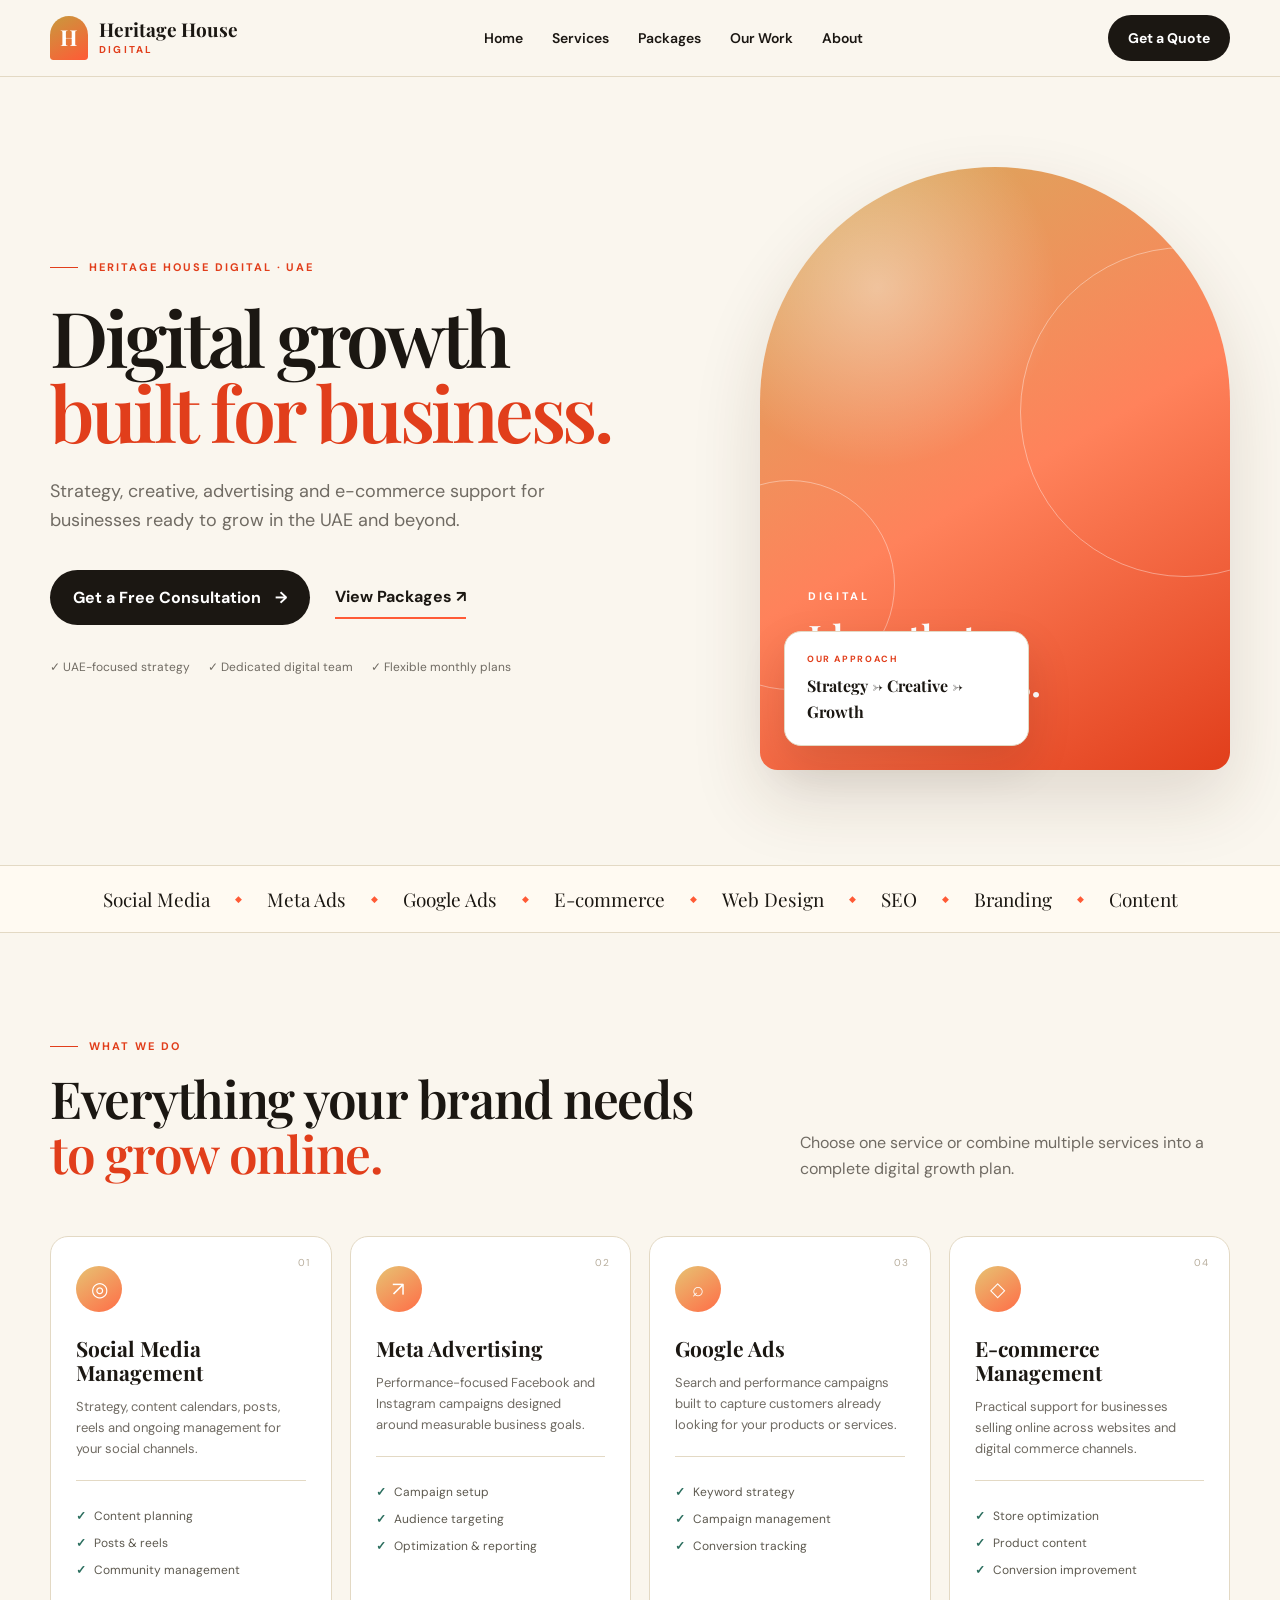
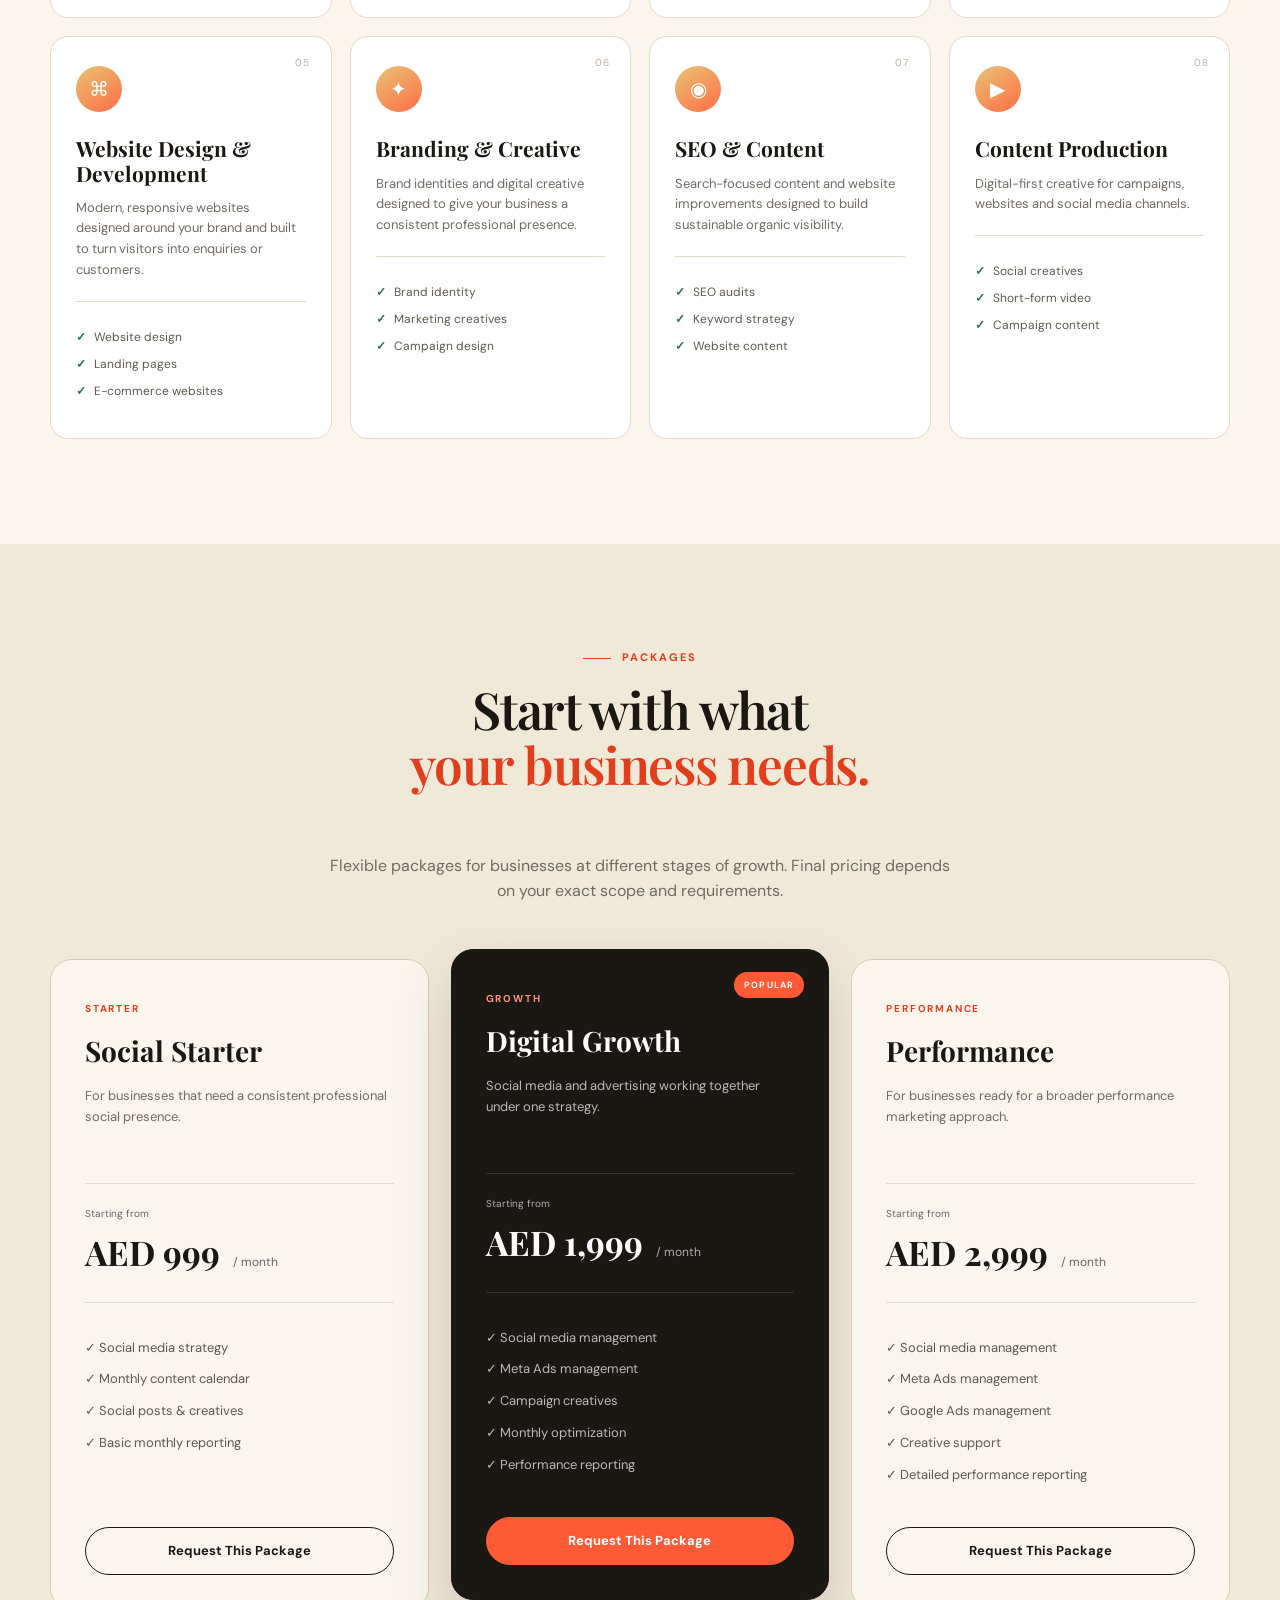
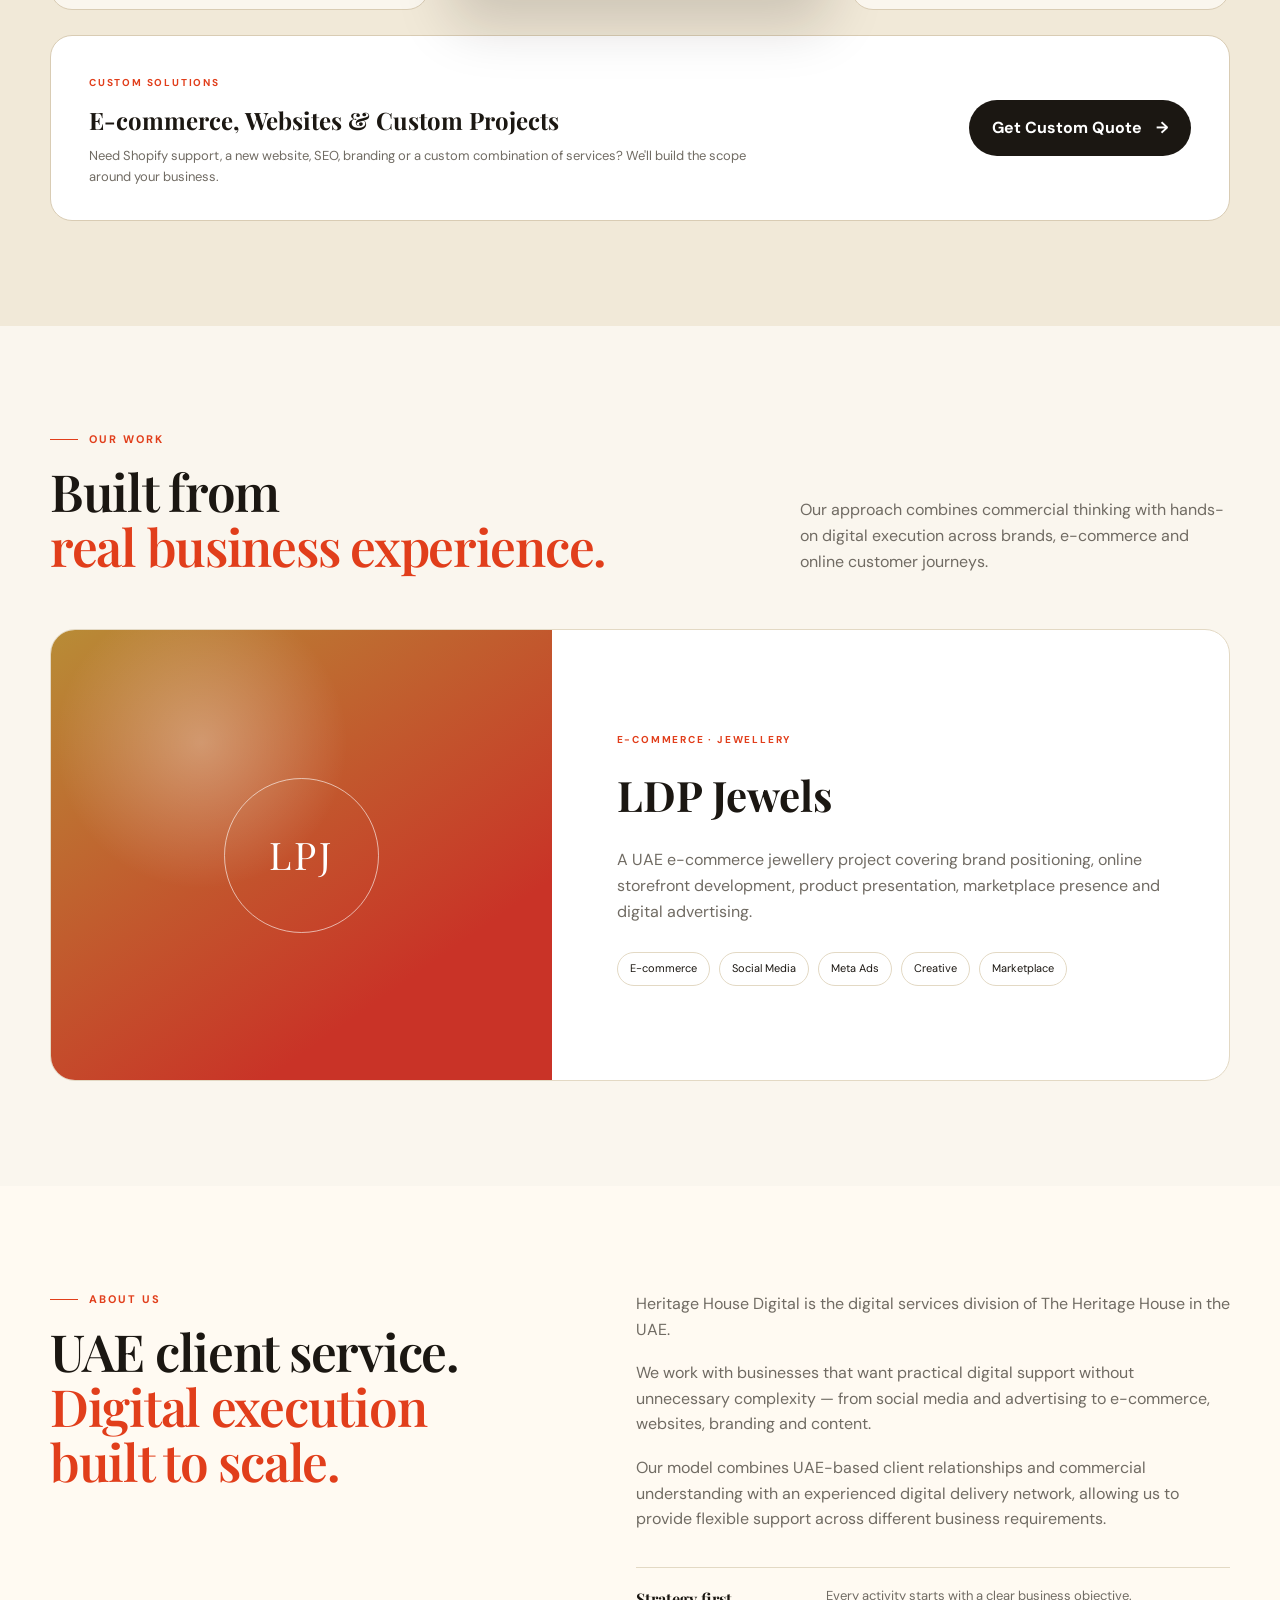
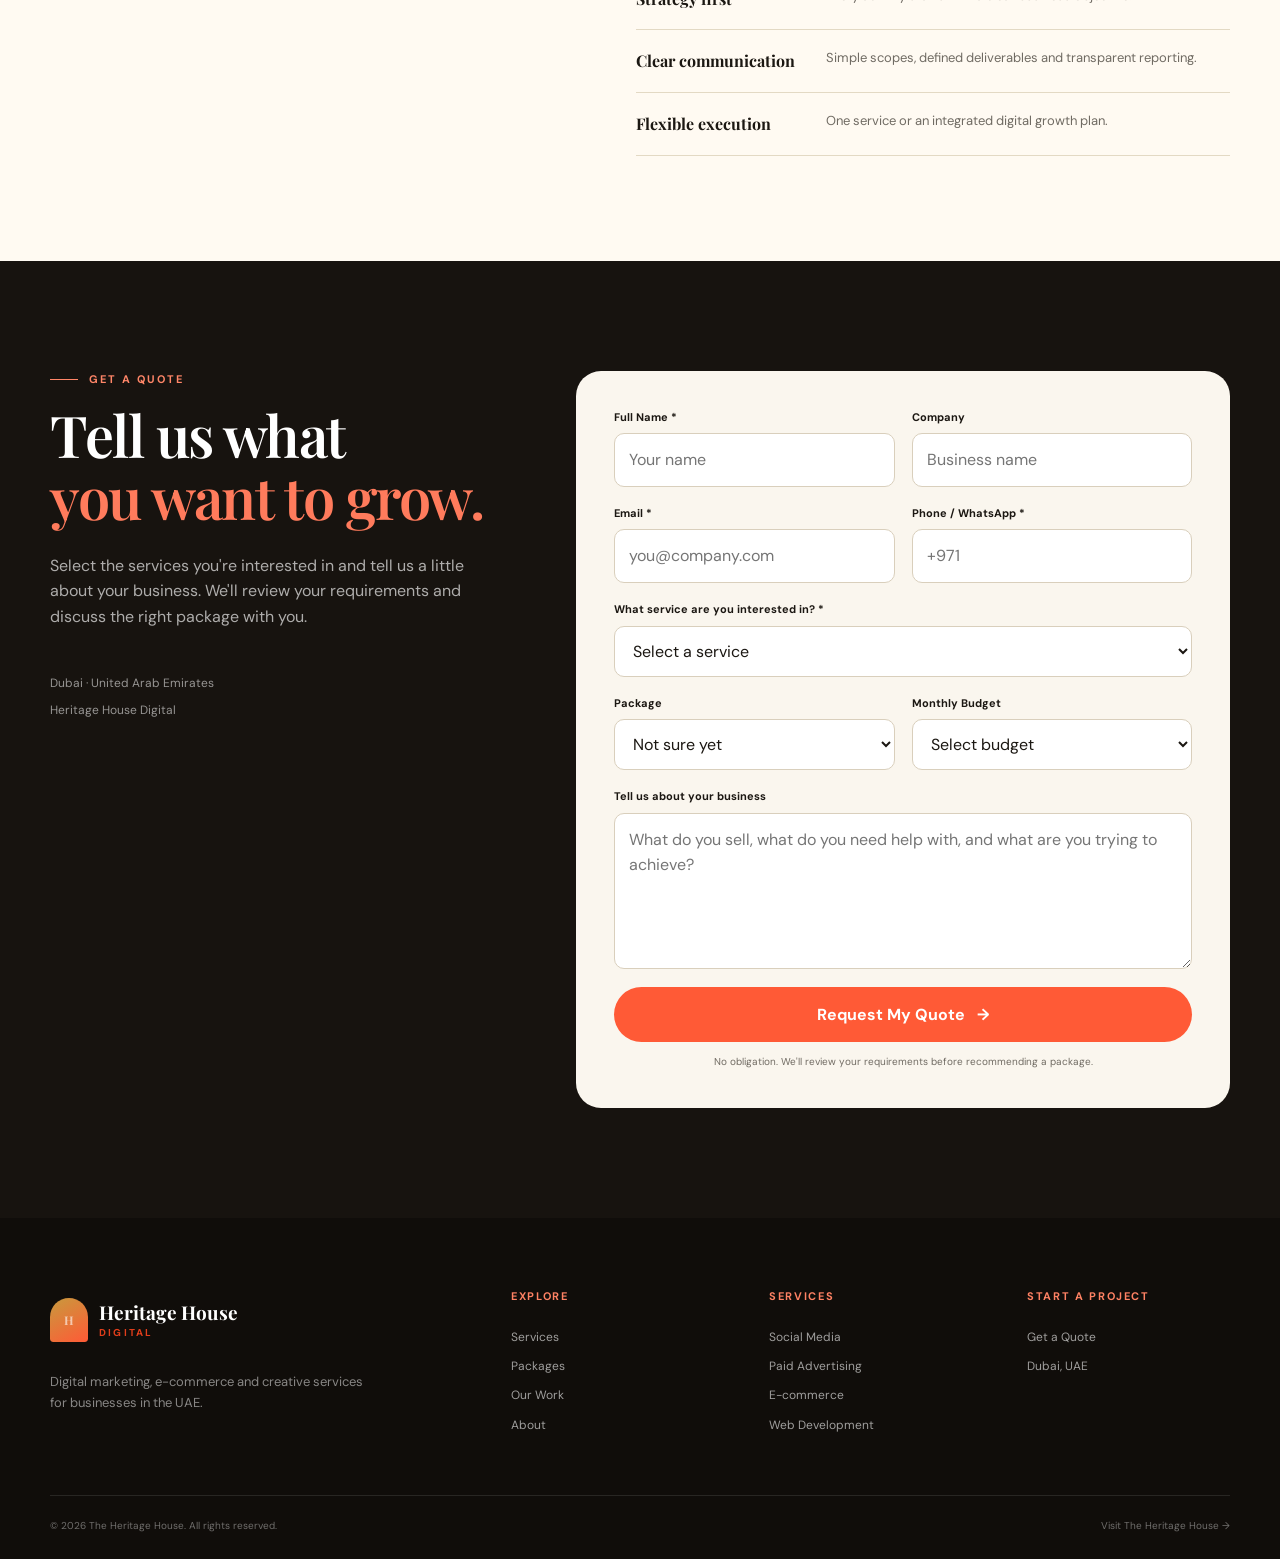
==== commit 89842ef7: "Update Le Paris Jewels to LDP Jewels" ====
--- a/marketing.html
+++ b/marketing.html
@@ -846,7 +846,7 @@
 
 
             <h3>
-              Le Paris Jewels
+              LDP Jewels
             </h3>
 
 
--- a/marketing.css
+++ b/marketing.css
@@ -323,8 +323,8 @@
 
 .hero-floating-card {
   position: absolute;
-  left: -55px;
-  bottom: -28px;
+  left: 24px;
+  bottom: 24px;
   width: 245px;
   padding: 20px 22px;
   border: 1px solid var(--line);
